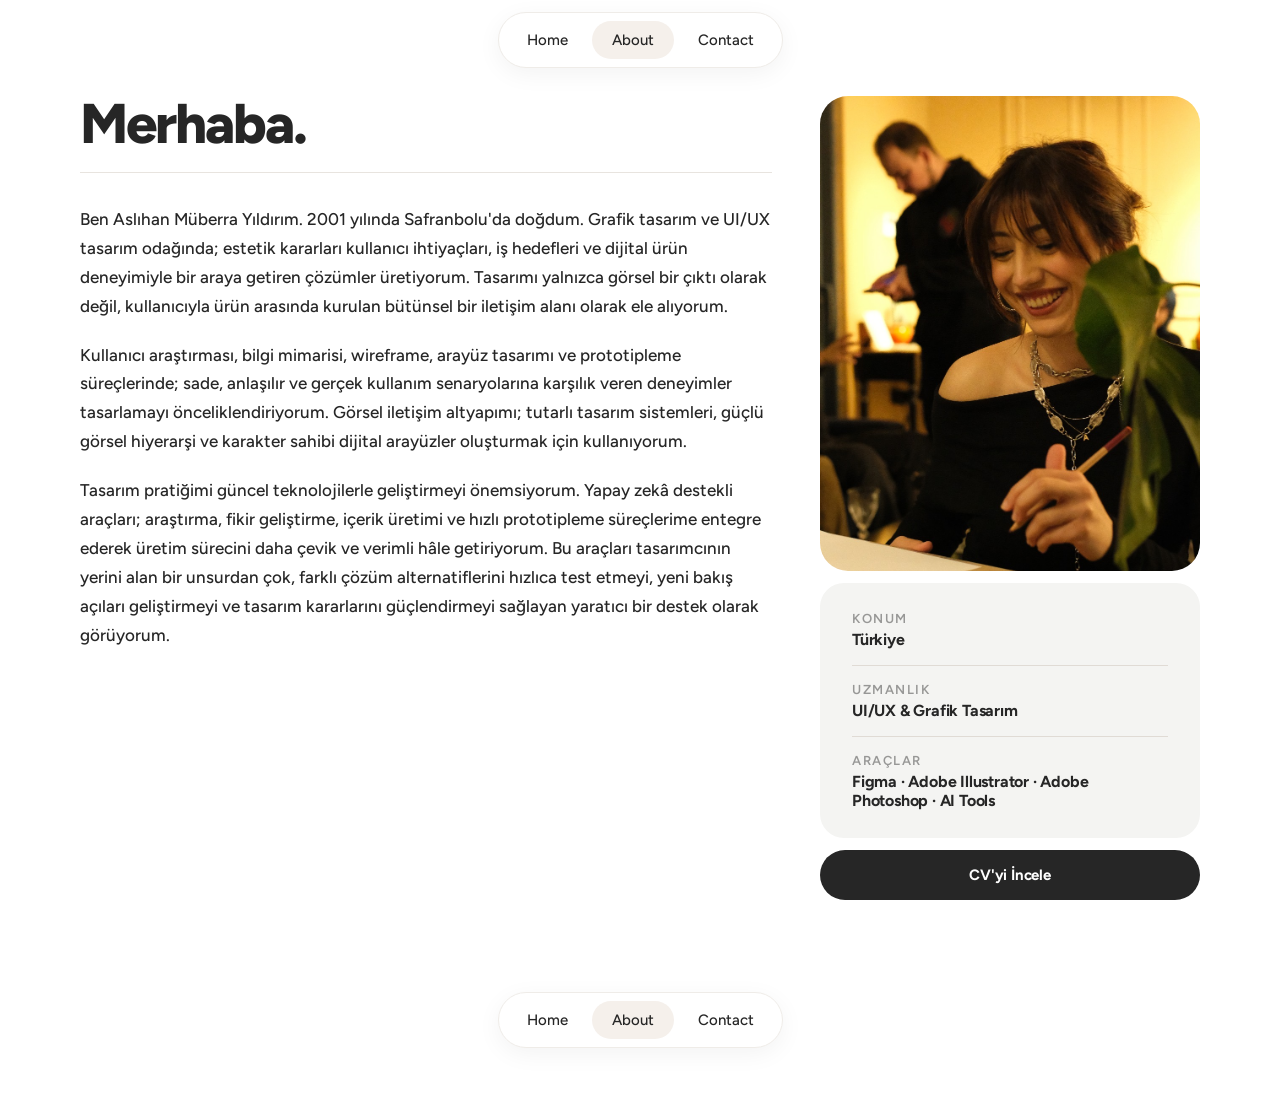
==== about.html @ 5b36c925 "Initial commit — Aslıhan Yıldırım portfolio Co-Authored-By: Claude Sonnet 4.6 <noreply@anthropic.com" ====
<!DOCTYPE html>
<html lang="tr">
<head>
  <meta charset="UTF-8" />
  <meta name="viewport" content="width=device-width, initial-scale=1.0" />
  <title>About — Aslıhan Yıldırım</title>
  <link rel="preconnect" href="https://fonts.googleapis.com" />
  <link rel="preconnect" href="https://fonts.gstatic.com" crossorigin />
  <link href="https://fonts.googleapis.com/css2?family=Figtree:ital,wght@0,300..900;1,300..900&display=swap" rel="stylesheet" />
  <style>
    * { margin: 0; padding: 0; box-sizing: border-box; }

    :root {
      --ink: #262626;
      --accent: #f5f0eb;
      --bg: #ffffff;
      --font: "Figtree", sans-serif;
    }

    body {
      font-family: var(--font);
      color: var(--ink);
      background: var(--bg);
      -webkit-font-smoothing: antialiased;
    }
    a { color: inherit; text-decoration: none; }
    img { display: block; max-width: 100%; }

    /* ===== Nav ===== */
    .nav {
      margin: 12px auto 4px;
      height: 56px;
      width: max-content;
      background: #ffffff;
      border: 1px solid #efece8;
      border-radius: 100px;
      box-shadow: 0 6px 24px rgba(0, 0, 0, 0.05);
      display: flex;
      align-items: center;
      justify-content: center;
      gap: 4px;
      padding: 0 8px;
      z-index: 1000;
    }
    .nav-item {
      display: flex;
      align-items: center;
      gap: 6px;
      padding: 10px 20px;
      font-size: 15px;
      font-weight: 500;
      color: #262626;
      text-decoration: none;
      border-radius: 100px;
      transition: background 0.2s ease;
    }
    .nav-item:hover { background: #f5f2ee; }
    .nav-item.active { background: var(--accent); }
    .nav-item.active:hover { background: var(--accent); }

    /* ===== Page layout ===== */
    .page {
      max-width: 1200px;
      margin: 0 auto;
      padding: 24px 40px 80px;
      display: grid;
      grid-template-columns: 1fr 380px;
      gap: 48px;
      align-items: start;
    }

    /* ===== Left: Bio ===== */
    .bio {
      display: flex;
      flex-direction: column;
    }

    .bio-title {
      font-size: 56px;
      font-weight: 800;
      letter-spacing: -2px;
      line-height: 1.0;
      color: var(--ink);
      margin-bottom: 20px;
    }

    .bio-divider {
      width: 100%;
      height: 1px;
      background: #e8e4df;
      margin-bottom: 32px;
    }

    .bio-body {
      display: flex;
      flex-direction: column;
      gap: 20px;
    }

    .bio-p {
      font-size: 17px;
      font-weight: 500;
      line-height: 1.7;
      color: var(--ink);
    }

    /* ===== Right: Cards ===== */
    .cards {
      display: flex;
      flex-direction: column;
      gap: 12px;
      position: sticky;
      top: 24px;
    }

    .photo-card {
      border-radius: 28px;
      overflow: hidden;
      background: #f4f4f2;
      aspect-ratio: 4 / 5;
    }
    .photo-card img {
      width: 100%;
      height: 100%;
      object-fit: cover;
      display: block;
    }

    .info-card {
      background: #f4f4f2;
      border-radius: 24px;
      padding: 28px 32px;
      display: flex;
      flex-direction: column;
      gap: 16px;
    }

    .info-row {
      display: flex;
      flex-direction: column;
      gap: 4px;
    }
    .info-label {
      font-size: 13px;
      font-weight: 600;
      letter-spacing: 1.5px;
      text-transform: uppercase;
      color: rgba(38,38,38,0.45);
    }
    .info-val {
      font-size: 16px;
      font-weight: 700;
      color: var(--ink);
      letter-spacing: -.2px;
    }

    .info-divider {
      width: 100%;
      height: 1px;
      background: #e0dbd5;
    }

    .cv-btn {
      display: flex;
      align-items: center;
      justify-content: center;
      gap: 8px;
      width: 100%;
      padding: 16px 24px;
      background: #262626;
      color: #ffffff;
      border-radius: 100px;
      font-size: 15px;
      font-weight: 700;
      letter-spacing: -.2px;
      text-decoration: none;
      transition: opacity 0.2s ease;
    }
    .cv-btn:hover { opacity: 0.8; }
  </style>
</head>
<body>

  <nav class="nav">
    <a href="index.html" class="nav-item">Home</a>
    <a href="about.html" class="nav-item active">About</a>
    <a href="contact.html" class="nav-item">Contact</a>
  </nav>

  <main class="page">

    <!-- Left: Bio -->
    <div class="bio">
      <h1 class="bio-title">Merhaba.</h1>
      <div class="bio-divider"></div>
      <div class="bio-body">
        <p class="bio-p">Ben Aslıhan Müberra Yıldırım. 2001 yılında Safranbolu'da doğdum. Grafik tasarım ve UI/UX tasarım odağında; estetik kararları kullanıcı ihtiyaçları, iş hedefleri ve dijital ürün deneyimiyle bir araya getiren çözümler üretiyorum. Tasarımı yalnızca görsel bir çıktı olarak değil, kullanıcıyla ürün arasında kurulan bütünsel bir iletişim alanı olarak ele alıyorum.</p>

        <p class="bio-p">Kullanıcı araştırması, bilgi mimarisi, wireframe, arayüz tasarımı ve prototipleme süreçlerinde; sade, anlaşılır ve gerçek kullanım senaryolarına karşılık veren deneyimler tasarlamayı önceliklendiriyorum. Görsel iletişim altyapımı; tutarlı tasarım sistemleri, güçlü görsel hiyerarşi ve karakter sahibi dijital arayüzler oluşturmak için kullanıyorum.</p>

        <p class="bio-p">Tasarım pratiğimi güncel teknolojilerle geliştirmeyi önemsiyorum. Yapay zekâ destekli araçları; araştırma, fikir geliştirme, içerik üretimi ve hızlı prototipleme süreçlerime entegre ederek üretim sürecini daha çevik ve verimli hâle getiriyorum. Bu araçları tasarımcının yerini alan bir unsurdan çok, farklı çözüm alternatiflerini hızlıca test etmeyi, yeni bakış açıları geliştirmeyi ve tasarım kararlarını güçlendirmeyi sağlayan yaratıcı bir destek olarak görüyorum.</p>

      </div>
    </div>

    <!-- Right: Photo + Info -->
    <div class="cards">
      <div class="photo-card">
        <img src="assets/about.JPG" alt="Aslıhan Yıldırım" />
      </div>
      <div class="info-card">
        <div class="info-row">
          <span class="info-label">Konum</span>
          <span class="info-val">Türkiye</span>
        </div>
        <div class="info-divider"></div>
        <div class="info-row">
          <span class="info-label">Uzmanlık</span>
          <span class="info-val">UI/UX & Grafik Tasarım</span>
        </div>
        <div class="info-divider"></div>
        <div class="info-row">
          <span class="info-label">Araçlar</span>
          <span class="info-val">Figma · Adobe Illustrator · Adobe Photoshop · AI Tools</span>
        </div>
      </div>

      <a href="assets/aslıhan_müberra_yıldırım_cv.pdf" download class="cv-btn">
        CV'yi İncele
      </a>
    </div>

  </main>

  <div style="padding: 0 0 64px; display: flex; justify-content: center;">
    <nav class="nav">
      <a href="index.html" class="nav-item">Home</a>
      <a href="about.html" class="nav-item active">About</a>
      <a href="contact.html" class="nav-item">Contact</a>
    </nav>
  </div>

</body>
</html>
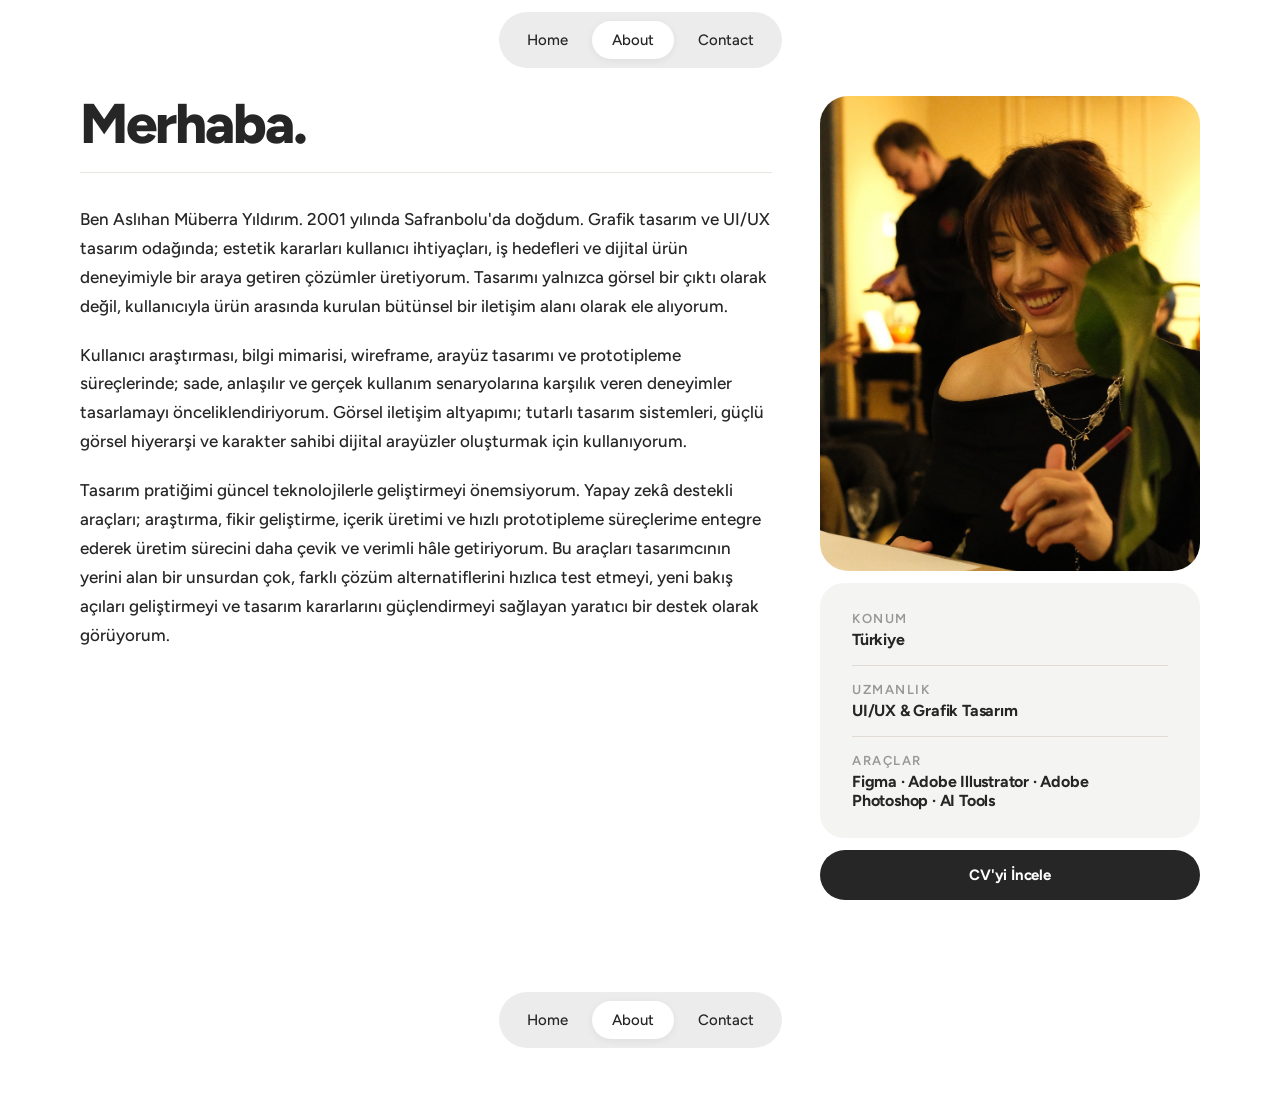
==== commit 295a9bed: "Unify nav style across all pages: gray pill with white active item Co-Authored-By: Claude Sonnet 4.6" ====
--- a/about.html
+++ b/about.html
@@ -31,10 +31,8 @@
       margin: 12px auto 4px;
       height: 56px;
       width: max-content;
-      background: #ffffff;
-      border: 1px solid #efece8;
+      background: #ececec;
       border-radius: 100px;
-      box-shadow: 0 6px 24px rgba(0, 0, 0, 0.05);
       display: flex;
       align-items: center;
       justify-content: center;
@@ -54,9 +52,9 @@
       border-radius: 100px;
       transition: background 0.2s ease;
     }
-    .nav-item:hover { background: #f5f2ee; }
-    .nav-item.active { background: var(--accent); }
-    .nav-item.active:hover { background: var(--accent); }
+    .nav-item:hover { background: rgba(255,255,255,0.6); }
+    .nav-item.active { background: #ffffff; box-shadow: 0 2px 8px rgba(0,0,0,0.06); }
+    .nav-item.active:hover { background: #ffffff; }
 
     /* ===== Page layout ===== */
     .page {
@@ -177,6 +175,18 @@
       transition: opacity 0.2s ease;
     }
     .cv-btn:hover { opacity: 0.8; }
+
+    @media (max-width: 768px) {
+      .page {
+        grid-template-columns: 1fr;
+        padding: 16px 20px 60px;
+        gap: 32px;
+      }
+      .bio-title { font-size: 36px; letter-spacing: -1px; }
+      .bio-p { font-size: 15px; }
+      .cards { position: static; }
+      .photo-card { aspect-ratio: 3 / 2; }
+    }
   </style>
 </head>
 <body>
@@ -206,7 +216,7 @@
     <!-- Right: Photo + Info -->
     <div class="cards">
       <div class="photo-card">
-        <img src="assets/about.JPG" alt="Aslıhan Yıldırım" />
+        <img src="assets/about.JPG" alt="Aslıhan Yıldırım" loading="lazy">
       </div>
       <div class="info-card">
         <div class="info-row">
@@ -225,7 +235,7 @@
         </div>
       </div>
 
-      <a href="assets/aslıhan_müberra_yıldırım_cv.pdf" download class="cv-btn">
+      <a href="assets/aslihanmuberra_yildirim_cv.pdf" download class="cv-btn">
         CV'yi İncele
       </a>
     </div>
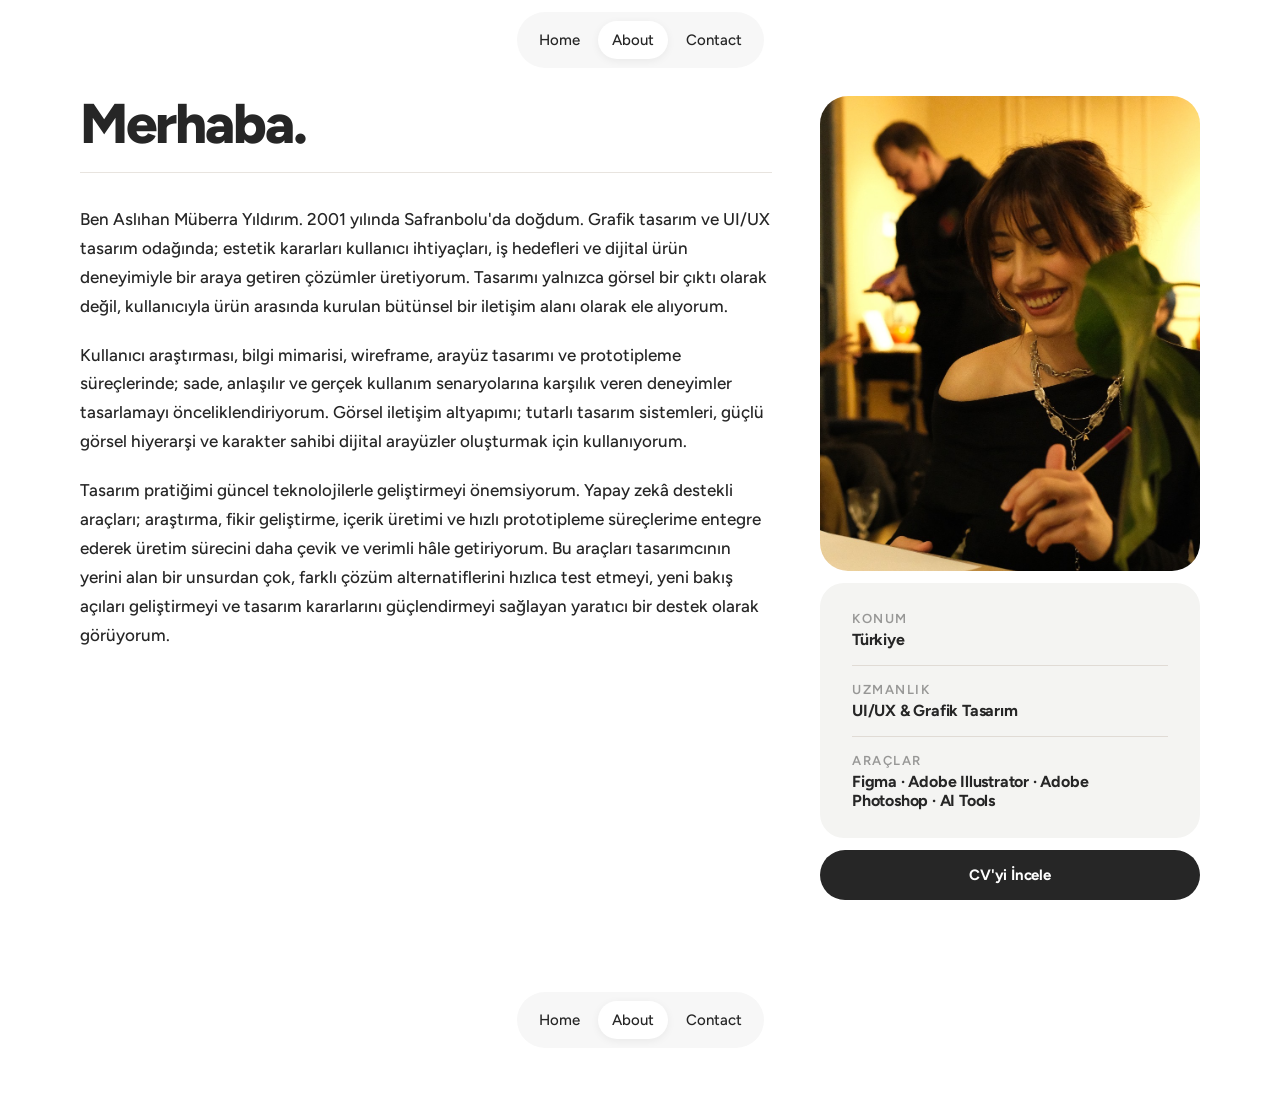
==== commit c4d171fc: "Lighten nav background to #f7f7f7 and reduce nav-item horizontal padding Co-Authored-By: Claude Sonn" ====
--- a/about.html
+++ b/about.html
@@ -31,7 +31,7 @@
       margin: 12px auto 4px;
       height: 56px;
       width: max-content;
-      background: #ececec;
+      background: #f7f7f7;
       border-radius: 100px;
       display: flex;
       align-items: center;
@@ -44,7 +44,7 @@
       display: flex;
       align-items: center;
       gap: 6px;
-      padding: 10px 20px;
+      padding: 10px 14px;
       font-size: 15px;
       font-weight: 500;
       color: #262626;
